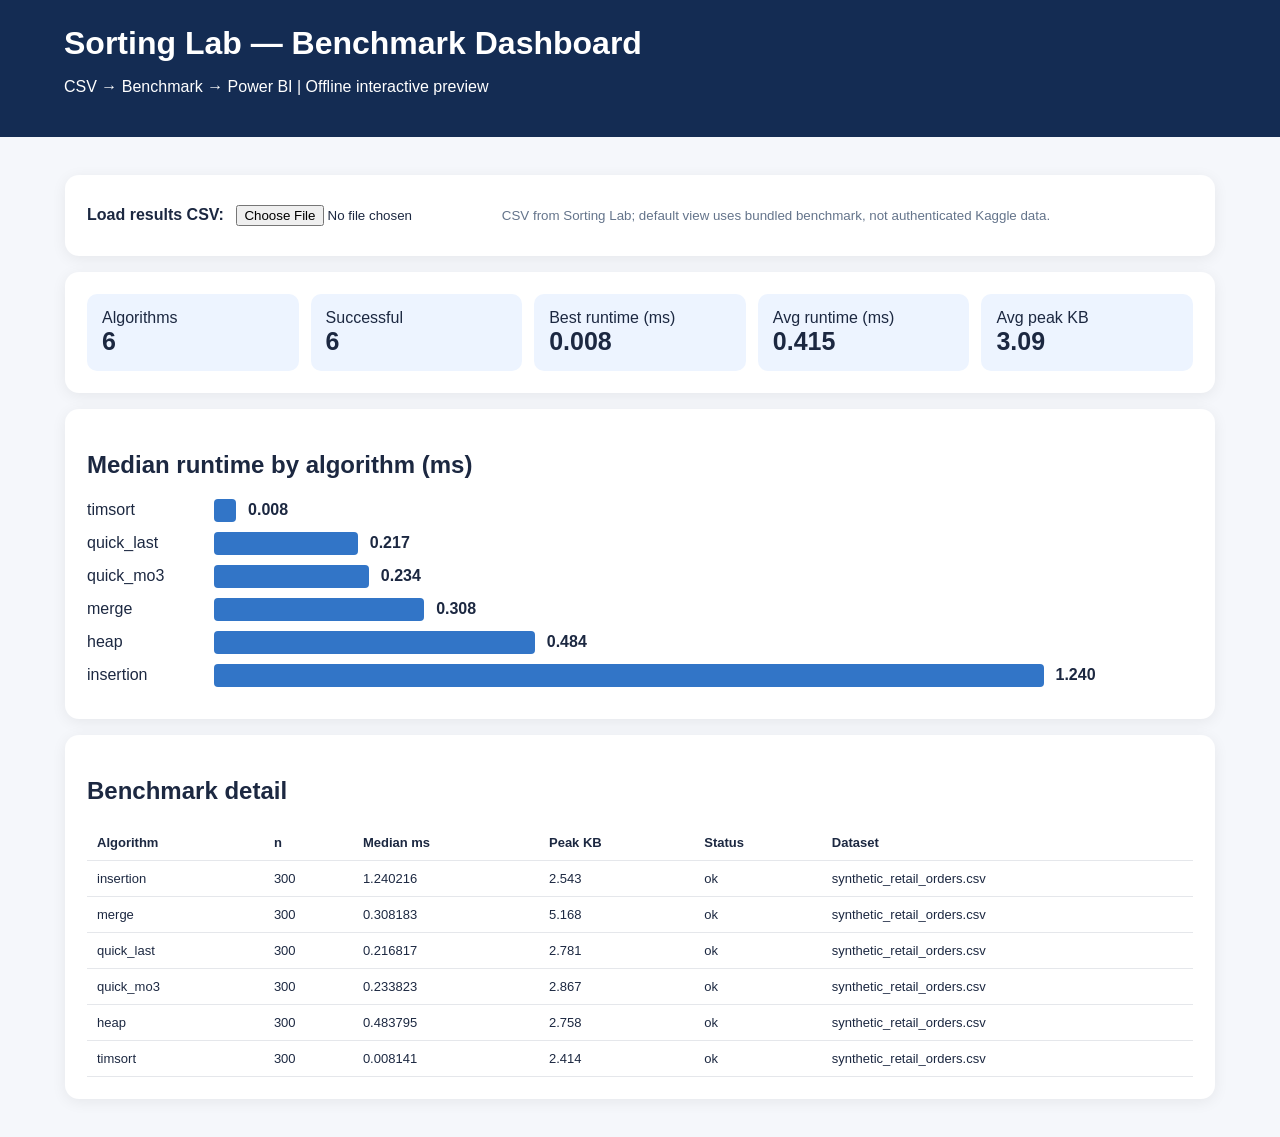
==== powerbi/SortingLab_Interactive_Dashboard.html @ ca47aa23 "Initial commit - SortingLab Final CI Fixed" ====
<!doctype html><html lang="vi"><meta charset="utf-8"><meta name="viewport" content="width=device-width,initial-scale=1"><title>Sorting Lab | Benchmark Dashboard</title><style>body{font-family:Segoe UI,Arial;background:#f5f7fb;color:#1c2841;margin:0}header{background:#142c53;color:white;padding:25px 5%}main{max-width:1150px;margin:auto;padding:22px}section{background:white;padding:22px;border-radius:14px;margin:16px 0;box-shadow:0 3px 15px #0001}h1{margin:0}small{color:#64748b}.kpis{display:grid;grid-template-columns:repeat(auto-fit,minmax(170px,1fr));gap:12px}.kpi{background:#edf4ff;padding:15px;border-radius:10px}.num{font-size:25px;font-weight:700}label{margin-right:10px}input{padding:8px}table{border-collapse:collapse;width:100%;font-size:13px}td,th{border-bottom:1px solid #e5e7eb;text-align:left;padding:10px}svg{max-width:100%}.bar{fill:#3275c7}.bar:hover{fill:#f18b36}</style><header><h1>Sorting Lab — Benchmark Dashboard</h1><p>CSV → Benchmark → Power BI | Offline interactive preview</p></header><main><section><strong>Load results CSV:</strong> <input type="file" id="csv" accept=".csv"> <small>CSV from Sorting Lab; default view uses bundled benchmark, not authenticated Kaggle data.</small></section><section><div class="kpis" id="kpis"></div></section><section><h2>Median runtime by algorithm (ms)</h2><div id="bars"></div></section><section><h2>Benchmark detail</h2><div style="overflow-x:auto"><table><thead><tr><th>Algorithm</th><th>n</th><th>Median ms</th><th>Peak KB</th><th>Status</th><th>Dataset</th></tr></thead><tbody id="rows"></tbody></table></div></section></main><script>
let rows=[{"dataset": "synthetic_retail_orders.csv", "column": "Sales", "algorithm": "insertion", "n": "300", "median_ms": "1.240216", "peak_kb": "2.543", "status": "ok", "reason": ""}, {"dataset": "synthetic_retail_orders.csv", "column": "Sales", "algorithm": "merge", "n": "300", "median_ms": "0.308183", "peak_kb": "5.168", "status": "ok", "reason": ""}, {"dataset": "synthetic_retail_orders.csv", "column": "Sales", "algorithm": "quick_last", "n": "300", "median_ms": "0.216817", "peak_kb": "2.781", "status": "ok", "reason": ""}, {"dataset": "synthetic_retail_orders.csv", "column": "Sales", "algorithm": "quick_mo3", "n": "300", "median_ms": "0.233823", "peak_kb": "2.867", "status": "ok", "reason": ""}, {"dataset": "synthetic_retail_orders.csv", "column": "Sales", "algorithm": "heap", "n": "300", "median_ms": "0.483795", "peak_kb": "2.758", "status": "ok", "reason": ""}, {"dataset": "synthetic_retail_orders.csv", "column": "Sales", "algorithm": "timsort", "n": "300", "median_ms": "0.008141", "peak_kb": "2.414", "status": "ok", "reason": ""}];
function parseCSV(s){let lines=s.replace(/^\uFEFF/,'').trim().split(/\r?\n/);let header=lines.shift().split(',');return lines.map(l=>{let a=l.split(',');return Object.fromEntries(header.map((k,i)=>[k,a[i]||'']))})}
function render(){let valid=rows.filter(r=>r.status==='ok'&&Number.isFinite(+r.median_ms));let min=Math.min(...valid.map(r=>+r.median_ms));let avg=valid.length?valid.reduce((s,r)=>s+(+r.median_ms),0)/valid.length:0;let memory=valid.length?valid.reduce((s,r)=>s+(+r.peak_kb||0),0)/valid.length:0;document.getElementById('kpis').innerHTML=[['Algorithms',rows.length],['Successful',valid.length],['Best runtime (ms)',Number.isFinite(min)?min.toFixed(3):'—'],['Avg runtime (ms)',avg.toFixed(3)],['Avg peak KB',memory.toFixed(2)]].map(([a,b])=>`<div class="kpi">${a}<div class="num">${b}</div></div>`).join('');let max=Math.max(1,...valid.map(r=>+r.median_ms));document.getElementById('bars').innerHTML=valid.slice().sort((a,b)=>+a.median_ms-+b.median_ms).map(r=>`<div style="display:flex;align-items:center;gap:12px;margin:10px 0"><div style="width:115px">${r.algorithm}</div><div style="height:23px;background:#3275c7;width:${Math.max(2,Math.round(+r.median_ms/max*75))}%;border-radius:4px"></div><b>${(+r.median_ms).toFixed(3)}</b></div>`).join('');document.getElementById('rows').innerHTML=rows.map(r=>`<tr>${['algorithm','n','median_ms','peak_kb','status','dataset'].map(k=>`<td>${String(r[k]||'').replace(/&/g,'&amp;').replace(/</g,'&lt;')}</td>`).join('')}</tr>`).join('')}
document.getElementById('csv').onchange=async e=>{if(e.target.files[0]){rows=parseCSV(await e.target.files[0].text());render()}};render();
</script></html>
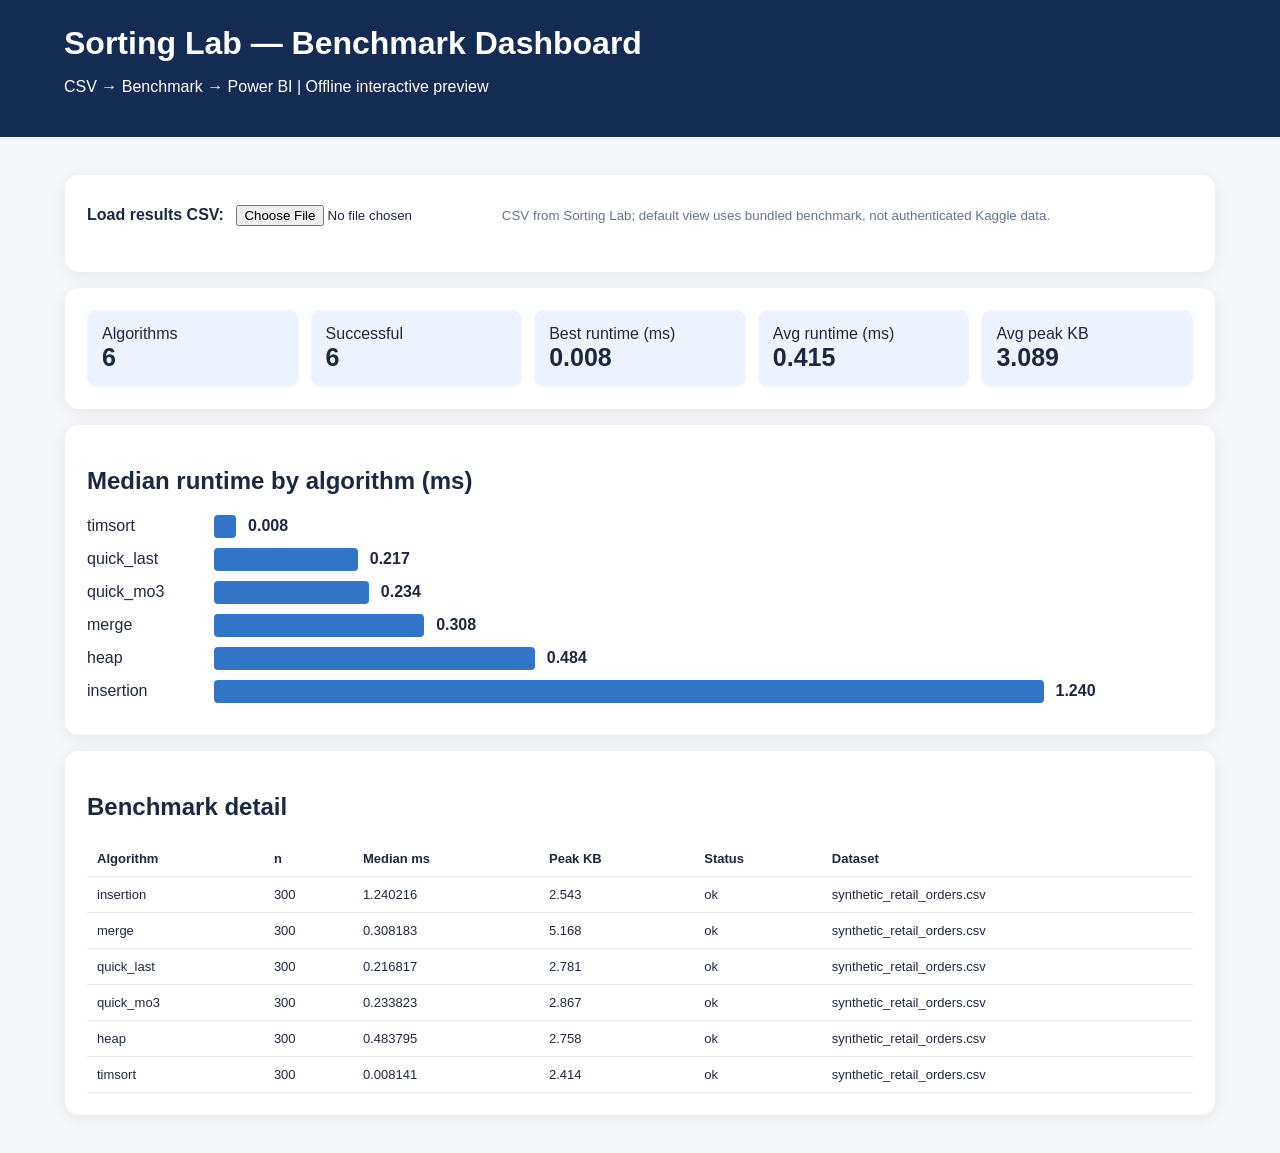
==== commit bf69d5d8: "Fix standalone CSV preview and report generation defaults" ====
--- a/powerbi/SortingLab_Interactive_Dashboard.html
+++ b/powerbi/SortingLab_Interactive_Dashboard.html
@@ -1,6 +1,96 @@
-<!doctype html><html lang="vi"><meta charset="utf-8"><meta name="viewport" content="width=device-width,initial-scale=1"><title>Sorting Lab | Benchmark Dashboard</title><style>body{font-family:Segoe UI,Arial;background:#f5f7fb;color:#1c2841;margin:0}header{background:#142c53;color:white;padding:25px 5%}main{max-width:1150px;margin:auto;padding:22px}section{background:white;padding:22px;border-radius:14px;margin:16px 0;box-shadow:0 3px 15px #0001}h1{margin:0}small{color:#64748b}.kpis{display:grid;grid-template-columns:repeat(auto-fit,minmax(170px,1fr));gap:12px}.kpi{background:#edf4ff;padding:15px;border-radius:10px}.num{font-size:25px;font-weight:700}label{margin-right:10px}input{padding:8px}table{border-collapse:collapse;width:100%;font-size:13px}td,th{border-bottom:1px solid #e5e7eb;text-align:left;padding:10px}svg{max-width:100%}.bar{fill:#3275c7}.bar:hover{fill:#f18b36}</style><header><h1>Sorting Lab — Benchmark Dashboard</h1><p>CSV → Benchmark → Power BI | Offline interactive preview</p></header><main><section><strong>Load results CSV:</strong> <input type="file" id="csv" accept=".csv"> <small>CSV from Sorting Lab; default view uses bundled benchmark, not authenticated Kaggle data.</small></section><section><div class="kpis" id="kpis"></div></section><section><h2>Median runtime by algorithm (ms)</h2><div id="bars"></div></section><section><h2>Benchmark detail</h2><div style="overflow-x:auto"><table><thead><tr><th>Algorithm</th><th>n</th><th>Median ms</th><th>Peak KB</th><th>Status</th><th>Dataset</th></tr></thead><tbody id="rows"></tbody></table></div></section></main><script>
+<!doctype html><html lang="vi"><meta charset="utf-8"><meta name="viewport" content="width=device-width,initial-scale=1"><title>Sorting Lab | Benchmark Dashboard</title><style>body{font-family:Segoe UI,Arial;background:#f5f7fb;color:#1c2841;margin:0}header{background:#142c53;color:white;padding:25px 5%}main{max-width:1150px;margin:auto;padding:22px}section{background:white;padding:22px;border-radius:14px;margin:16px 0;box-shadow:0 3px 15px #0001}h1{margin:0}small{color:#64748b}.kpis{display:grid;grid-template-columns:repeat(auto-fit,minmax(170px,1fr));gap:12px}.kpi{background:#edf4ff;padding:15px;border-radius:10px}.num{font-size:25px;font-weight:700}label{margin-right:10px}input{padding:8px}table{border-collapse:collapse;width:100%;font-size:13px}td,th{border-bottom:1px solid #e5e7eb;text-align:left;padding:10px}svg{max-width:100%}.bar{fill:#3275c7}.bar:hover{fill:#f18b36}</style><header><h1>Sorting Lab — Benchmark Dashboard</h1><p>CSV → Benchmark → Power BI | Offline interactive preview</p></header><main><section><strong>Load results CSV:</strong> <input type="file" id="csv" accept=".csv"> <small>CSV from Sorting Lab; default view uses bundled benchmark, not authenticated Kaggle data.</small><p id="csv-status" role="status"></p></section><section><div class="kpis" id="kpis"></div></section><section><h2>Median runtime by algorithm (ms)</h2><div id="bars"></div></section><section><h2>Benchmark detail</h2><div style="overflow-x:auto"><table><thead><tr><th>Algorithm</th><th>n</th><th>Median ms</th><th>Peak KB</th><th>Status</th><th>Dataset</th></tr></thead><tbody id="rows"></tbody></table></div></section></main><script>
 let rows=[{"dataset": "synthetic_retail_orders.csv", "column": "Sales", "algorithm": "insertion", "n": "300", "median_ms": "1.240216", "peak_kb": "2.543", "status": "ok", "reason": ""}, {"dataset": "synthetic_retail_orders.csv", "column": "Sales", "algorithm": "merge", "n": "300", "median_ms": "0.308183", "peak_kb": "5.168", "status": "ok", "reason": ""}, {"dataset": "synthetic_retail_orders.csv", "column": "Sales", "algorithm": "quick_last", "n": "300", "median_ms": "0.216817", "peak_kb": "2.781", "status": "ok", "reason": ""}, {"dataset": "synthetic_retail_orders.csv", "column": "Sales", "algorithm": "quick_mo3", "n": "300", "median_ms": "0.233823", "peak_kb": "2.867", "status": "ok", "reason": ""}, {"dataset": "synthetic_retail_orders.csv", "column": "Sales", "algorithm": "heap", "n": "300", "median_ms": "0.483795", "peak_kb": "2.758", "status": "ok", "reason": ""}, {"dataset": "synthetic_retail_orders.csv", "column": "Sales", "algorithm": "timsort", "n": "300", "median_ms": "0.008141", "peak_kb": "2.414", "status": "ok", "reason": ""}];
-function parseCSV(s){let lines=s.replace(/^\uFEFF/,'').trim().split(/\r?\n/);let header=lines.shift().split(',');return lines.map(l=>{let a=l.split(',');return Object.fromEntries(header.map((k,i)=>[k,a[i]||'']))})}
-function render(){let valid=rows.filter(r=>r.status==='ok'&&Number.isFinite(+r.median_ms));let min=Math.min(...valid.map(r=>+r.median_ms));let avg=valid.length?valid.reduce((s,r)=>s+(+r.median_ms),0)/valid.length:0;let memory=valid.length?valid.reduce((s,r)=>s+(+r.peak_kb||0),0)/valid.length:0;document.getElementById('kpis').innerHTML=[['Algorithms',rows.length],['Successful',valid.length],['Best runtime (ms)',Number.isFinite(min)?min.toFixed(3):'—'],['Avg runtime (ms)',avg.toFixed(3)],['Avg peak KB',memory.toFixed(2)]].map(([a,b])=>`<div class="kpi">${a}<div class="num">${b}</div></div>`).join('');let max=Math.max(1,...valid.map(r=>+r.median_ms));document.getElementById('bars').innerHTML=valid.slice().sort((a,b)=>+a.median_ms-+b.median_ms).map(r=>`<div style="display:flex;align-items:center;gap:12px;margin:10px 0"><div style="width:115px">${r.algorithm}</div><div style="height:23px;background:#3275c7;width:${Math.max(2,Math.round(+r.median_ms/max*75))}%;border-radius:4px"></div><b>${(+r.median_ms).toFixed(3)}</b></div>`).join('');document.getElementById('rows').innerHTML=rows.map(r=>`<tr>${['algorithm','n','median_ms','peak_kb','status','dataset'].map(k=>`<td>${String(r[k]||'').replace(/&/g,'&amp;').replace(/</g,'&lt;')}</td>`).join('')}</tr>`).join('')}
-document.getElementById('csv').onchange=async e=>{if(e.target.files[0]){rows=parseCSV(await e.target.files[0].text());render()}};render();
-</script></html>+function parseCSV(text) {
+  text = String(text).replace(/^\uFEFF/, '');
+  const records = [];
+  let row = [], field = '', quoted = false, closed = false;
+  function finishRow() {
+    const blank = row.length === 0 && field === '' && !closed;
+    row.push(field);
+    if (!blank) records.push(row);
+    row = []; field = ''; closed = false;
+  }
+  for (let i = 0; i < text.length; i++) {
+    const c = text[i];
+    if (quoted) {
+      if (c === '"') {
+        if (text[i + 1] === '"') { field += '"'; i++; }
+        else { quoted = false; closed = true; }
+      } else field += c;
+    } else if (c === '"') {
+      if (field !== '' || closed) throw new Error('Dấu ngoặc kép sai vị trí trong CSV.');
+      quoted = true;
+    } else if (c === ',') {
+      row.push(field); field = ''; closed = false;
+    } else if (c === '\r' || c === '\n') {
+      finishRow();
+      if (c === '\r' && text[i + 1] === '\n') i++;
+    } else {
+      if (closed) throw new Error('Có ký tự ngoài ô CSV đã đóng ngoặc kép.');
+      field += c;
+    }
+  }
+  if (quoted) throw new Error('CSV có ô chưa đóng ngoặc kép.');
+  if (field !== '' || row.length || closed) finishRow();
+  if (!records.length) throw new Error('CSV trống hoặc thiếu tiêu đề.');
+  const headers = records.shift().map(name => name.trim());
+  if (headers.some(name => !name) || new Set(headers).size !== headers.length) {
+    throw new Error('Tiêu đề CSV trống hoặc bị trùng.');
+  }
+  return records.map((values, index) => {
+    if (values.length !== headers.length) {
+      throw new Error('Bản ghi ' + (index + 2) + ' không khớp số cột trong tiêu đề.');
+    }
+    return Object.fromEntries(headers.map((name, i) => [name, values[i]]));
+  });
+}
+function escapeHTML(value) {
+  return String(value == null ? '' : value).replace(/[&<>"']/g, c =>
+    ({'&':'&amp;', '<':'&lt;', '>':'&gt;', '"':'&quot;', "'":'&#39;'}[c]));
+}
+function finiteNumber(value) {
+  return value != null && String(value).trim() !== '' && Number.isFinite(Number(value));
+}
+function render() {
+  const valid = rows.filter(r => r.status === 'ok' && finiteNumber(r.median_ms) && +r.median_ms >= 0);
+  const min = valid.length ? Math.min(...valid.map(r => +r.median_ms)) : null;
+  const avg = valid.length ? valid.reduce((sum, r) => sum + +r.median_ms, 0) / valid.length : null;
+  const memoryRows = valid.filter(r => finiteNumber(r.peak_kb) && +r.peak_kb >= 0);
+  const memory = memoryRows.length ? memoryRows.reduce((sum, r) => sum + +r.peak_kb, 0) / memoryRows.length : null;
+  const format = value => value == null ? '—' : value.toFixed(3);
+  const algorithms = new Set(rows.map(r => r.algorithm).filter(Boolean)).size;
+  document.getElementById('kpis').innerHTML = [
+    ['Algorithms', algorithms], ['Successful', valid.length],
+    ['Best runtime (ms)', format(min)], ['Avg runtime (ms)', format(avg)],
+    ['Avg peak KB', format(memory)]
+  ].map(([label, value]) => '<div class="kpi">' + label + '<div class="num">' + value + '</div></div>').join('');
+  const max = Math.max(1, ...valid.map(r => +r.median_ms));
+  document.getElementById('bars').innerHTML = valid.slice().sort((a,b) => +a.median_ms - +b.median_ms).map(r =>
+    '<div style="display:flex;align-items:center;gap:12px;margin:10px 0"><div style="width:115px">'
+    + escapeHTML(r.algorithm) + '</div><div style="height:23px;background:#3275c7;width:'
+    + Math.max(2, Math.round(+r.median_ms / max * 75))
+    + '%;border-radius:4px"></div><b>' + (+r.median_ms).toFixed(3) + '</b></div>'
+  ).join('');
+  document.getElementById('rows').innerHTML = rows.map(r => '<tr>' +
+    ['algorithm','n','median_ms','peak_kb','status','dataset'].map(key =>
+      '<td>' + escapeHTML(r[key]) + '</td>').join('') + '</tr>').join('');
+}
+document.getElementById('csv').onchange = async event => {
+  const file = event.target.files[0];
+  if (!file) return;
+  const status = document.getElementById('csv-status');
+  try {
+    const parsed = parseCSV(await file.text());
+    const required = ['algorithm', 'median_ms', 'status'];
+    if (parsed.length && required.some(key => !Object.hasOwn(parsed[0], key))) {
+      throw new Error('CSV cần có các cột algorithm, median_ms và status.');
+    }
+    rows = parsed;
+    render();
+    status.textContent = 'Đã đọc ' + rows.length + ' bản ghi từ ' + file.name + '.';
+  } catch (error) {
+    status.textContent = 'Không đọc được CSV: ' + error.message;
+  }
+};
+render();
+</script></html>
